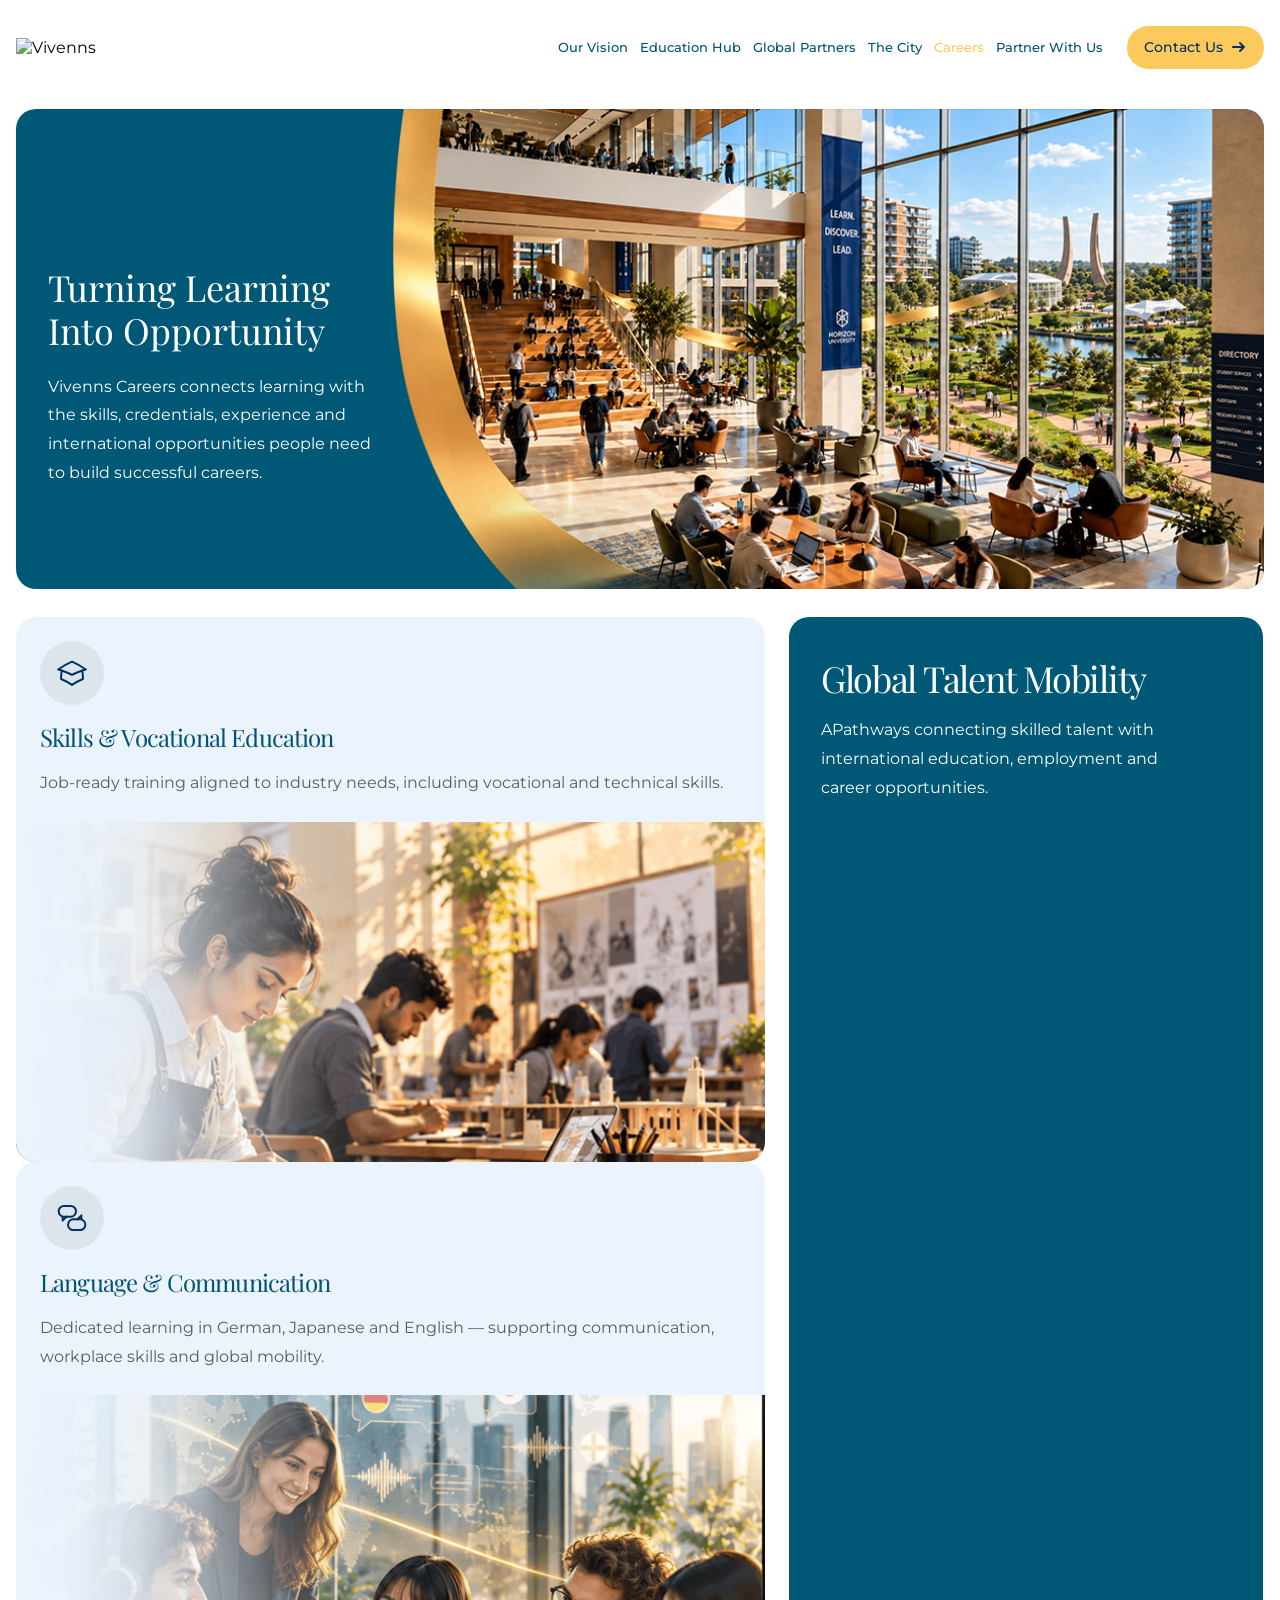
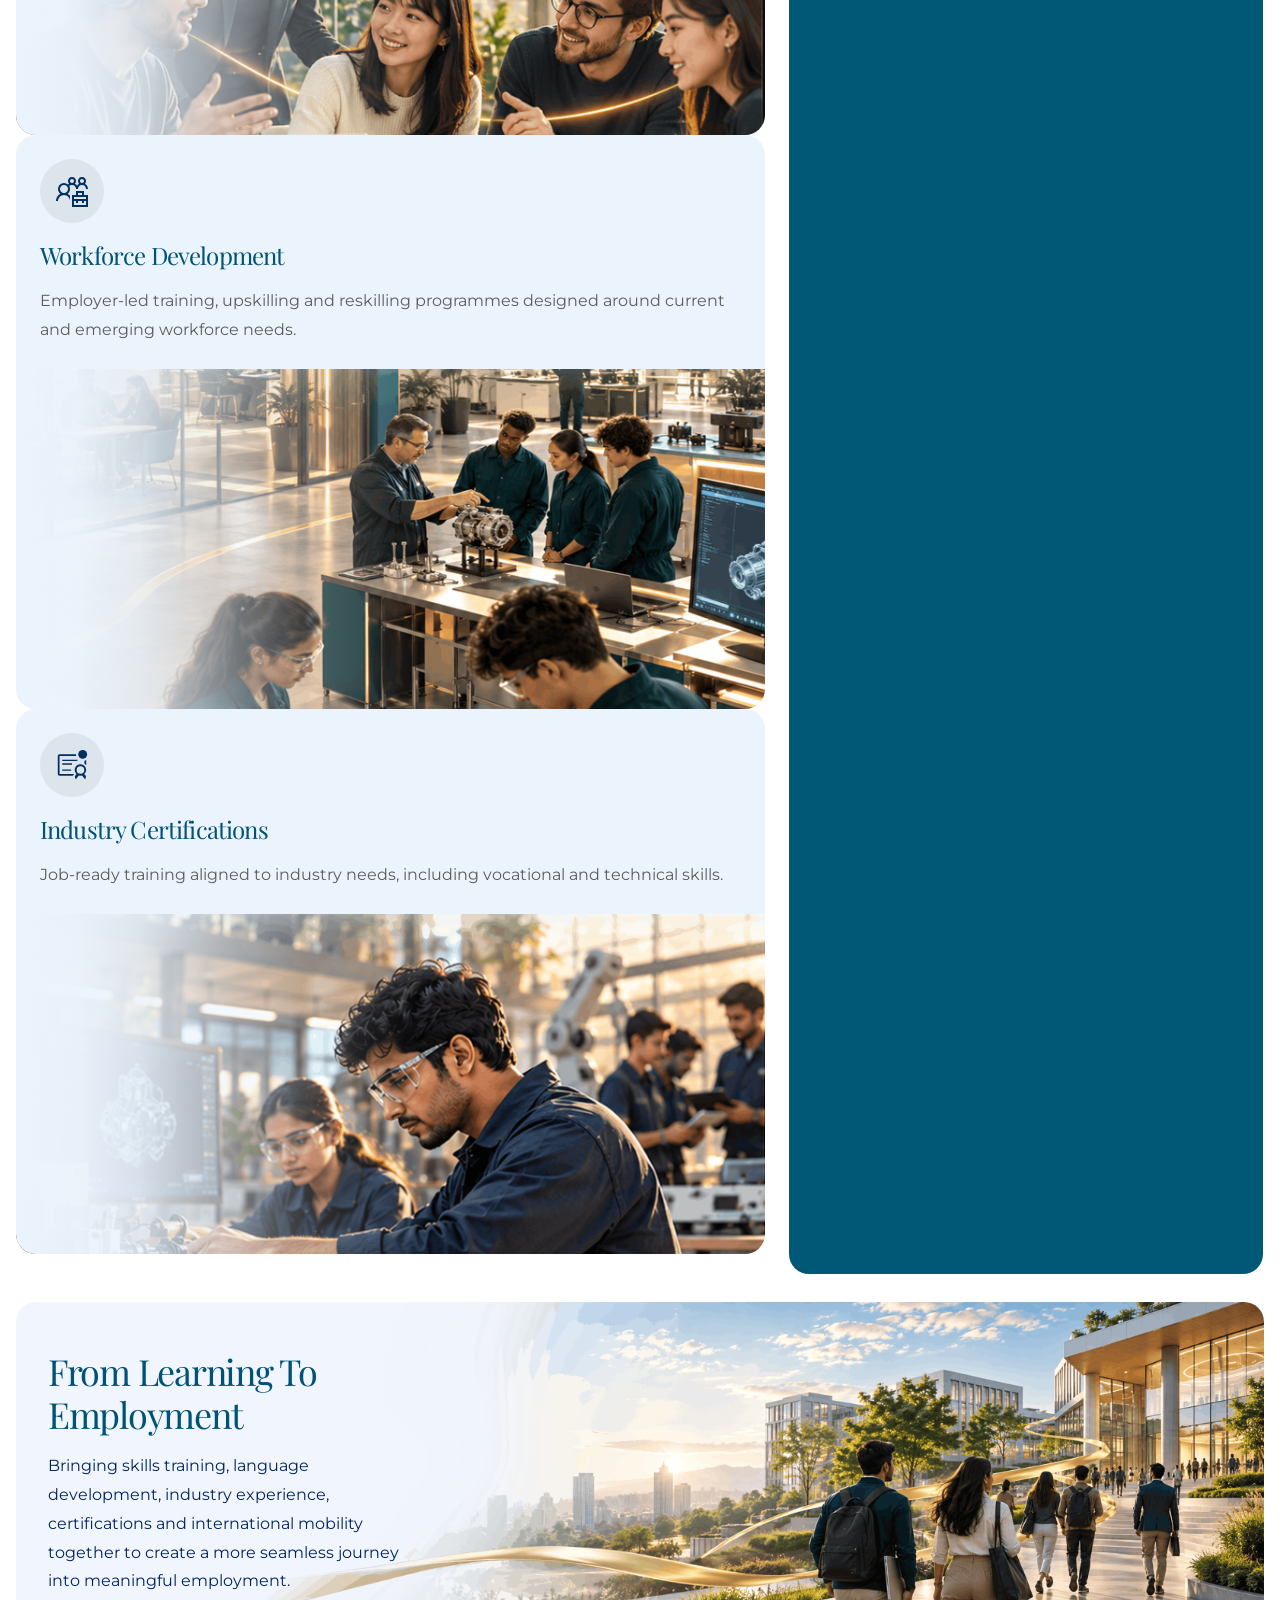
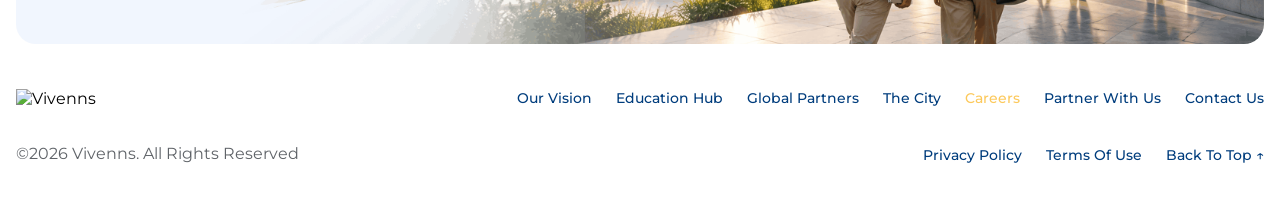
==== careers.html @ 51b6702f "all pages and image updated" ====
<!DOCTYPE html>
<html lang="en">

<head>
    <meta charset="UTF-8">
    <meta name="viewport" content="width=device-width, initial-scale=1.0">
    <title>Vivenns</title>
    <link
        href="https://fonts.googleapis.com/css2?family=Montserrat:ital,wght@0,100..900;1,100..900&family=Playfair+Display:ital,wght@0,400..900;1,400..900&display=swap"
        rel="stylesheet">
    <link rel="icon" type="image/png" href="images/favicon.png">
    <link rel="stylesheet" href="https://unpkg.com/lenis@1.3.11/dist/lenis.css">
    <link rel="stylesheet" href="https://cdn.jsdelivr.net/npm/swiper@12/swiper-bundle.min.css">
    <link rel="stylesheet" href="src/output.css">
    <link rel="stylesheet" href="https://cdn.jsdelivr.net/npm/swiper@12/swiper-bundle.min.css">

</head>

<body>
    <header id="siteHeader" class="site_header relative z-50 w-full bg-white py-3 transition-all duration-300 sm:py-4">

        <div class="container_wrapper">
            <div
                class="header_inner flex min-h-[52px] items-center justify-between gap-3 sm:min-h-[63px] sm:gap-5 xl:gap-6">

                <!-- Logo -->
                <a href="index.html" class="logo shrink-0" aria-label="Vivenns home">
                    <img src="images/vivennslogo.png" alt="Vivenns"
                        class="block h-auto w-[165px] max-w-[62vw] sm:w-[205px] xl:w-[211px]">
                </a>

                <!-- Desktop Navigation -->
                <nav class="hidden min-w-0 flex-1 xl:block" aria-label="Primary navigation">
                    <ul class="flex items-center justify-end gap-3 2xl:gap-5">
                        <li>
                            <a href="our-vision.html"
                                class="nav_link  whitespace-nowrap text-[13px] font-medium text-[#015277] transition-colors duration-200 hover:text-[#FCC95C] 2xl:text-sm">
                                Our Vision
                            </a>
                        </li>
                        <li>
                            <a href="education.html"
                                class="nav_link whitespace-nowrap text-[13px] font-medium text-[#015277] transition-colors duration-200 hover:text-[#FCC95C] 2xl:text-sm">
                                Education Hub
                            </a>
                        </li>
                        <li>
                            <a href="global-education-partners.html"
                                class="nav_link whitespace-nowrap text-[13px] font-medium text-[#015277] transition-colors duration-200 hover:text-[#FCC95C] 2xl:text-sm">
                                Global Partners
                            </a>
                        </li>
                        <li>
                            <a href="the-city.html"
                                class="nav_link whitespace-nowrap text-[13px] font-medium text-[#015277] transition-colors duration-200 hover:text-[#FCC95C] 2xl:text-sm">
                                The City
                            </a>
                        </li>
                        <li>
                            <a href="careers.html"
                                class="nav_link active whitespace-nowrap text-[13px] font-medium text-[#015277] transition-colors duration-200 hover:text-[#FCC95C] 2xl:text-sm">
                                Careers
                            </a>
                        </li>
                        <li>
                            <a href="partners-with-us.html"
                                class="nav_link whitespace-nowrap text-[13px] font-medium text-[#015277] transition-colors duration-200 hover:text-[#FCC95C] 2xl:text-sm">
                                Partner With Us
                            </a>
                        </li>
                    </ul>
                </nav>

                <!-- Desktop Contact Button -->
                <div class="hidden shrink-0 xl:block">
                    <a href="contact.html"
                        class="theme_button light_mode border-transparent! hover:border-[#FCC95C]! hover:text-[#FCC95C]!">
                        Contact Us
                        <svg class="fill-none stroke-current stroke-2" viewBox="0 0 16 16" aria-hidden="true">
                            <path d="M2 8h11M9 4l4 4-4 4" stroke-linecap="round" stroke-linejoin="round" />
                        </svg>
                    </a>
                </div>

                <!-- Mobile / Tablet Menu Button -->
                <button id="menuToggle" type="button"
                    class="menu_toggle inline-grid h-11 w-11 shrink-0 place-items-center rounded-full text-[#015277] transition-colors hover:bg-slate-50 focus:outline-none focus:ring-2 focus:ring-[#FCC95C] focus:ring-offset-2 xl:hidden"
                    aria-controls="mobileMenu" aria-expanded="false">
                    <span id="menuToggleText" class="sr-only">Open navigation menu</span>

                    <svg id="menuOpenIcon"
                        class="col-start-1 row-start-1 h-6 w-6 fill-none stroke-current stroke-[1.8] transition-all duration-200"
                        viewBox="0 0 24 24" stroke-linecap="round" aria-hidden="true">
                        <path d="M4 7h16M4 12h16M4 17h16" />
                    </svg>

                    <svg id="menuCloseIcon"
                        class="col-start-1 row-start-1 h-6 w-6 rotate-[-45deg] fill-none stroke-current stroke-[1.8] opacity-0 transition-all duration-200"
                        viewBox="0 0 24 24" stroke-linecap="round" aria-hidden="true">
                        <path d="m6 6 12 12M18 6 6 18" />
                    </svg>
                </button>
            </div>

            <!-- Mobile / Tablet Navigation -->
            <nav id="mobileMenu"
                class="mobile_menu hidden border-t border-slate-100 pb-5 pt-2 xl:hidden absolute z-10 bg-white w-full top-[100%]"
                aria-label="Mobile navigation">
                <ul class="m-0 list-none p-0">
                    <li class="border-b border-slate-100">
                        <a href="our-vision.html"
                            class="nav_link block py-3.5 text-base font-medium text-[#015277] transition-colors hover:text-[#FCC95C]">
                            Our Vision
                        </a>
                    </li>
                    <li class="border-b border-slate-100">
                        <a href="education.html"
                            class="nav_link block py-3.5 text-base font-medium text-[#015277] transition-colors hover:text-[#FCC95C]">
                            Education Hub
                        </a>
                    </li>
                    <li class="border-b border-slate-100">
                        <a href="global-education-partners.html"
                            class="nav_link block py-3.5 text-base font-medium text-[#015277] transition-colors hover:text-[#FCC95C]">
                            Global Partners
                        </a>
                    </li>
                    <li class="border-b border-slate-100">
                        <a href="the-city.html"
                            class="nav_link block py-3.5 text-base font-medium text-[#015277] transition-colors hover:text-[#FCC95C]">
                            The City
                        </a>
                    </li>
                    <li class="border-b border-slate-100">
                        <a href="careers.html"
                            class="nav_link block active py-3.5 text-base font-medium text-[#015277] transition-colors hover:text-[#FCC95C]">
                            Careers
                        </a>
                    </li>
                    <li class="border-b border-slate-100">
                        <a href="partners-with-us.html"
                            class="nav_link block py-3.5 text-base font-medium text-[#015277] transition-colors hover:text-[#FCC95C]">
                            Partner With Us
                        </a>
                    </li>

                </ul>

                <div class="flex items-center justify-center w-full max-w-[90%]">
                    <a href="contact.html"
                        class="theme_button light_mode border-transparent! hover:border-[#FCC95C]! hover:text-[#FCC95C]! mt-4 w-full max-w-[90%] mx-auto block">
                        Contact Us
                    </a>
                </div>
            </nav>
        </div>
    </header>

    <section class="py-3.5" aria-labelledby="city-learning-title">
        <div class="container_wrapper">
            <div
                class="relative  grid overflow-hidden rounded-[20px] bg-[#005877] min-h-[480px] max-h-[480px] lg:grid-cols-[30%_70%] lg:items-center">
                <div class="space-y-4 md:space-y-5 p-6 md:p-8 md:pr-0!">
                    <h1 class="text-white">
                        Turning Learning <br class="hidden lg:block"> Into Opportunity
                    </h1>

                    <p class="text-white">
                        Vivenns Careers connects learning with the skills, credentials, experience and international
                        opportunities people need to build successful careers.
                    </p>


                </div>
                <div class="relative h-full">
                    <img src="images/Turning_learning_into_opportunities.png" alt="Aerial view of Vivenns city for learning"
                        class="h-full w-full object-cover hidden lg:block object-left" loading="lazy">
                    <img src="images/Turning_learning_into_opportunities_(mob_ratio).png" alt="Aerial view of Vivenns city for learning"
                        class="h-full w-full object-cover block lg:hidden object-center" loading="lazy">
                </div>
            </div>
        </div>
    </section>

    <section class="py-3.5" aria-label="Discover Vivenns">
        <div class="container_wrapper">
            <div class="grid md:grid-cols-[60%_40%] items-center gap-6 lg:gap-6">
                <!-- Replace your original outer grid and its cards with this slider. -->
                <!-- Replace your original outer grid and its cards with this slider. -->
                <div class="swiper education-swiper" aria-label="Education programmes">
                    <div class="swiper-wrapper">
                        <div class="swiper-slide  overflow-hidden rounded-[20px] bg-[#ebf4fd]">

                            <!-- Content -->
                            <div class="relative z-20 p-5 sm:p-6 space-y-3 sm:space-y-4">

                                <div class="w-16 h-16 flex items-center justify-center
                    bg-[#5c5c5c]/10 rounded-full mb-4 p-4">

                                    <svg xmlns="http://www.w3.org/2000/svg" width="2.5em" height="2.5em"
                                        viewBox="0 0 24 24">

                                        <path d="M0 0h24v24H0z" fill="none"></path>

                                        <path fill="none" stroke="#023161" stroke-linecap="round"
                                            stroke-linejoin="round" stroke-width="1.5"
                                            d="M4.26 10.147a60 60 0 0 0-.491 6.347A48.6 48.6 0 0 1 12 20.904a48.6 48.6 0 0 1 8.232-4.41a61 61 0 0 0-.491-6.347m-15.482 0a51 51 0 0 0-2.658-.813A60 60 0 0 1 12 3.493a60 60 0 0 1 10.399 5.84q-1.345.372-2.658.814m-15.482 0A51 51 0 0 1 12 13.489a50.7 50.7 0 0 1 7.74-3.342">
                                        </path>
                                    </svg>

                                </div>

                                <h2 class="secondary_heading md:text-2xl!">
                                    Skills &amp; Vocational Education
                                </h2>

                                <p class="text-[#5c5c5c]">
                                    Job-ready training aligned to industry needs,
                                    including vocational and technical skills.
                                </p>

                            </div>


                            <!-- Image -->
                            <div class="relative min-h-[280px] md:min-h-[340px]">

                                <img src="images/Vocational.png"
                                    alt="Students outside a Vivenns education building"
                                    class="absolute inset-0 w-full h-full object-cover object-center" loading="lazy">

                                <!-- SMOOTH IMAGE FADE / SHADOW -->
                                <div
                                    class="pointer-events-none absolute inset-y-0 left-0
                   hidden md:block
                   w-[55%]
                   bg-[linear-gradient(90deg,#ebf4fd_0%,rgba(235,244,253,0.98)_15%,rgba(235,244,253,0.88)_30%,rgba(235,244,253,0.55)_50%,rgba(235,244,253,0.22)_70%,transparent_100%)]">
                                </div>

                                <!-- MOBILE FADE -->
                                <div
                                    class="pointer-events-none absolute inset-x-0 top-0
                   md:hidden
                   h-[45%]
                   bg-[linear-gradient(180deg,#ebf4fd_0%,rgba(235,244,253,0.9)_25%,rgba(235,244,253,0.5)_55%,transparent_100%)]">
                                </div>

                            </div>

                        </div>
                        <div class="swiper-slide  overflow-hidden rounded-[20px] bg-[#ebf4fd]">

                            <!-- Content -->
                            <div class="relative z-20 p-5 sm:p-6 space-y-3 sm:space-y-4">

                                <div class="w-16 h-16 flex items-center justify-center
                    bg-[#5c5c5c]/10 rounded-full mb-4 p-4">

                                    <svg xmlns="http://www.w3.org/2000/svg" width="2.5em" height="2.5em"
                                        viewBox="0 0 24 24">
                                        <path d="M0 0h24v24H0z" fill="none"></path>
                                        <g fill="none" stroke="#023161" stroke-linecap="round" stroke-linejoin="round"
                                            stroke-width="1.5">
                                            <path
                                                d="M2 7a4 4 0 0 1 4 -4h5a4 4 0 0 1 4 4 4 4 0 0 1 -4 4H6a4 4 0 0 1 -4 -4">
                                            </path>
                                            <path d="M5 11v3l3 -3"></path>
                                            <path
                                                d="M9 17a4 4 0 0 1 4 -4h5a4 4 0 0 1 4 4 4 4 0 0 1 -4 4h-5a4 4 0 0 1 -4 -4">
                                            </path>
                                            <path d="M19 13v-3l-3 3"></path>
                                        </g>
                                    </svg>

                                </div>

                                <h2 class="secondary_heading md:text-2xl!">
                                    Language & Communication
                                </h2>

                                <p class="text-[#5c5c5c]">
                                    Dedicated learning in German, Japanese and English — supporting communication,
                                    workplace skills and global mobility.
                                </p>

                            </div>


                            <!-- Image -->
                            <div class="relative min-h-[280px] md:min-h-[340px]">

                                <img src="images/Language_and_communication.png"
                                    alt="Students outside a Vivenns education building"
                                    class="absolute inset-0 w-full h-full object-cover object-center" loading="lazy">

                                <!-- SMOOTH IMAGE FADE / SHADOW -->
                                <div
                                    class="pointer-events-none absolute inset-y-0 left-0
                   hidden md:block
                   w-[55%]
                   bg-[linear-gradient(90deg,#ebf4fd_0%,rgba(235,244,253,0.98)_15%,rgba(235,244,253,0.88)_30%,rgba(235,244,253,0.55)_50%,rgba(235,244,253,0.22)_70%,transparent_100%)]">
                                </div>

                                <!-- MOBILE FADE -->
                                <div
                                    class="pointer-events-none absolute inset-x-0 top-0
                   md:hidden
                   h-[45%]
                   bg-[linear-gradient(180deg,#ebf4fd_0%,rgba(235,244,253,0.9)_25%,rgba(235,244,253,0.5)_55%,transparent_100%)]">
                                </div>

                            </div>

                        </div>
                        <div class="swiper-slide  overflow-hidden rounded-[20px] bg-[#ebf4fd]">

                            <!-- Content -->
                            <div class="relative z-20 p-5 sm:p-6 space-y-3 sm:space-y-4">

                                <div class="w-16 h-16 flex items-center justify-center
                    bg-[#5c5c5c]/10 rounded-full mb-4 p-4">

                                    <svg xmlns="http://www.w3.org/2000/svg" width="2.5em" height="2.5em"
                                        viewBox="0 0 2048 2048">
                                        <path d="M0 0h2048v2048H0z" fill="none"></path>
                                        <path fill="#023161"
                                            d="M1792 1280h256v768H1024v-768h256v-256h512zm-384 0h256v-128h-256zm512 384h-128v128h-128v-128h-256v128h-128v-128h-128v256h768zm-768-256v128h768v-128zM896 896q0 93-41 174t-117 136q45 23 85 53t73 67v338q0-79-30-149t-82-122t-123-83t-149-30q-80 0-149 30t-122 82t-83 123t-30 149H0q0-73 20-141t57-129t91-108t118-81q-75-54-116-135t-42-174q0-79 30-149t82-122t122-83t150-30q72 0 137 25t119 74q32-29 71-51q-34-35-52-81t-19-95q0-53 20-99t55-82t81-55t100-20q53 0 99 20t82 55t55 81t20 100q0 49-18 95t-53 81q83 46 135 124q52-78 135-124q-34-35-52-81t-19-95q0-53 20-99t55-82t81-55t100-20q53 0 99 20t82 55t55 81t20 100q0 49-18 95t-53 81q46 25 83 61t62 79t40 94t14 102h-128q0-53-20-99t-55-82t-81-55t-100-20q-53 0-99 20t-82 55t-55 81t-20 100h-128q0-53-20-99t-55-82t-81-55t-100-20q-49 0-95 18t-81 53q24 42 36 89t12 96m768-640q-27 0-50 10t-40 27t-28 41t-10 50q0 27 10 50t27 40t41 28t50 10q27 0 50-10t40-27t28-41t10-50q0-27-10-50t-27-40t-41-28t-50-10m-640 0q-27 0-50 10t-40 27t-28 41t-10 50q0 27 10 50t27 40t41 28t50 10q27 0 50-10t40-27t28-41t10-50q0-27-10-50t-27-40t-41-28t-50-10m-512 896q53 0 99-20t82-55t55-81t20-100q0-53-20-99t-55-82t-81-55t-100-20q-53 0-99 20t-82 55t-55 81t-20 100q0 53 20 99t55 82t81 55t100 20">
                                        </path>
                                    </svg>
                                </div>

                                <h2 class="secondary_heading md:text-2xl!">
                                    Workforce Development
                                </h2>

                                <p class="text-[#5c5c5c]">
                                    Employer-led training, upskilling and reskilling programmes designed around current
                                    and emerging workforce needs.
                                </p>

                            </div>


                            <!-- Image -->
                            <div class="relative min-h-[280px] md:min-h-[340px]">

                                <img src="images/Work_force.png"
                                    alt="Students outside a Vivenns education building"
                                    class="absolute inset-0 w-full h-full object-cover object-center" loading="lazy">

                                <!-- SMOOTH IMAGE FADE / SHADOW -->
                                <div
                                    class="pointer-events-none absolute inset-y-0 left-0
                   hidden md:block
                   w-[55%]
                   bg-[linear-gradient(90deg,#ebf4fd_0%,rgba(235,244,253,0.98)_15%,rgba(235,244,253,0.88)_30%,rgba(235,244,253,0.55)_50%,rgba(235,244,253,0.22)_70%,transparent_100%)]">
                                </div>

                                <!-- MOBILE FADE -->
                                <div
                                    class="pointer-events-none absolute inset-x-0 top-0
                   md:hidden
                   h-[45%]
                   bg-[linear-gradient(180deg,#ebf4fd_0%,rgba(235,244,253,0.9)_25%,rgba(235,244,253,0.5)_55%,transparent_100%)]">
                                </div>

                            </div>

                        </div>
                        <div class="swiper-slide  overflow-hidden rounded-[20px] bg-[#ebf4fd]">

                            <!-- Content -->
                            <div class="relative z-20 p-5 sm:p-6 space-y-3 sm:space-y-4">

                                <div class="w-16 h-16 flex items-center justify-center
                    bg-[#5c5c5c]/10 rounded-full mb-4 p-4">

                                    <svg xmlns="http://www.w3.org/2000/svg" width="2.5em" height="2.5em"
                                        viewBox="0 0 36 36">
                                        <path d="M0 0h36v36H0z" fill="none"></path>
                                        <path fill="#023161" d="M7 12h17v1.6H7z"
                                            class="clr-i-outline--badged clr-i-outline-path-1--badged"></path>
                                        <path fill="#023161" d="M7 16h11v1.6H7z"
                                            class="clr-i-outline--badged clr-i-outline-path-2--badged"></path>
                                        <path fill="#023161" d="M7 23h10v1.6H7z"
                                            class="clr-i-outline--badged clr-i-outline-path-3--badged"></path>
                                        <path fill="#023161"
                                            d="M27.46 17.23a6.36 6.36 0 0 0-4.4 11l-1.94 2.37l.9 3.61l3.66-4.46a6.26 6.26 0 0 0 3.55 0l3.66 4.46l.9-3.61l-1.94-2.37a6.36 6.36 0 0 0-4.4-11Zm0 10.68a4.31 4.31 0 1 1 4.37-4.31a4.35 4.35 0 0 1-4.37 4.31"
                                            class="clr-i-outline--badged clr-i-outline-path-4--badged"></path>
                                        <path fill="#023161"
                                            d="M32 13.22v3.34a8.4 8.4 0 0 1 2 1.81v-6a7.5 7.5 0 0 1-2 .85"
                                            class="clr-i-outline--badged clr-i-outline-path-5--badged"></path>
                                        <path fill="#023161"
                                            d="M4 28V8h18.78a7.5 7.5 0 0 1-.28-2H4a2 2 0 0 0-2 2v20a2 2 0 0 0 2 2h15l.57-.7l.93-1.14l-.09-.16Z"
                                            class="clr-i-outline--badged clr-i-outline-path-6--badged"></path>
                                        <circle cx="30" cy="6" r="5" fill="#023161"
                                            class="clr-i-outline--badged clr-i-outline-path-7--badged clr-i-badge">
                                        </circle>
                                        <path fill="none" d="M0 0h36v36H0z"></path>
                                    </svg>

                                </div>

                                <h2 class="secondary_heading md:text-2xl!">
                                    Industry Certifications
                                </h2>

                                <p class="text-[#5c5c5c]">
                                    Job-ready training aligned to industry needs, including vocational and technical
                                    skills.
                                </p>

                            </div>


                            <!-- Image -->
                            <div class="relative min-h-[280px] md:min-h-[340px]">

                                <img src="images/Industry_certificate.png"
                                    alt="Students outside a Vivenns education building"
                                    class="absolute inset-0 w-full h-full object-cover object-center" loading="lazy">

                                <!-- SMOOTH IMAGE FADE / SHADOW -->
                                <div
                                    class="pointer-events-none absolute inset-y-0 left-0
                   hidden md:block
                   w-[55%]
                   bg-[linear-gradient(90deg,#ebf4fd_0%,rgba(235,244,253,0.98)_15%,rgba(235,244,253,0.88)_30%,rgba(235,244,253,0.55)_50%,rgba(235,244,253,0.22)_70%,transparent_100%)]">
                                </div>

                                <!-- MOBILE FADE -->
                                <div
                                    class="pointer-events-none absolute inset-x-0 top-0
                   md:hidden
                   h-[45%]
                   bg-[linear-gradient(180deg,#ebf4fd_0%,rgba(235,244,253,0.9)_25%,rgba(235,244,253,0.5)_55%,transparent_100%)]">
                                </div>

                            </div>

                        </div>

                    </div>
                    <div class="swiper-pagination"></div>
                </div>

                <div class="h-full md:max-w-[95%]">
                    <div class="relative h-full w-full isolate min-h-80 overflow-hidden rounded-[20px] bg-[#005877] p-6 py-10 sm:px-8 bg-cover bg-center md:bg-right-top"
                        style="background-image: url('images/global_map.png');">



                        <div class="max-w-full space-y-3 sm:max-w-[90%] sm:space-y-4 ">
                            <h2 class="secondary_heading text-white!">Global Talent Mobility</h2>

                            <p class="text-white">
                                APathways connecting skilled talent with international education, employment and career
                                opportunities.
                            </p>

                        </div>
                    </div>
                </div>

            </div>
        </div>
    </section>

    <section class="py-3.5" aria-label="Discover Vivenns">
        <div class="container_wrapper">
            <div class="grid overflow-hidden relative rounded-[20px] min-h-80  bg-[#f1f6fe] sm:grid-cols-[1fr_0.48fr] bg-cover bg-no-repeat bg-left sm:bg-top"
                style="background-image: url(images/From_learning_to_employement.png);">
                <div class="space-y-3 sm:space-y-4 sm:max-w-[75%] md:max-w-[50%]  p-8 md:px-8 md:py-12">
                    <h2 class="secondary_heading">
                        From Learning To Employment
                    </h2>
                    <p class="text-[#002361]">
                        Bringing skills training, language development, industry experience, certifications and
                        international mobility together to create a more seamless journey into meaningful employment.

                    </p>

                </div>

                <!-- <img src="images/05-.png" alt="Students outside a Vivenns education building"
                            class="w-full object-contain object-bottom  mt-auto lg:h-[75%] lg:rounded-r-2xl" loading="lazy"> -->
            </div>
        </div>
    </section>

    <footer class="py-3.5">
        <div class="container_wrapper">
            <div class="">
                <!-- Main footer row -->
                <div class="flex flex-col gap-5 py-4 lg:flex-row lg:items-center lg:justify-between lg:gap-8">
                    <a href="index.html" class="shrink-0" aria-label="Vivenns home">
                        <img src="images/vivennslogo.png" alt="Vivenns" class="block h-auto w-[150px] sm:w-[180px]">
                    </a>

                    <nav aria-label="Footer navigation">
                        <ul class="flex flex-col items-start gap-3 p-0 text-sm font-medium text-[#003D7D]!
                               sm:flex-row sm:flex-wrap sm:items-center sm:gap-x-6 sm:gap-y-3">
                            <li class="list-none">
                                <a href="our-vision.html"
                                    class="transition-colors text-sm hover:text-[#ad7d17] focus:outline-none focus-visible:text-[#ad7d17]">
                                    Our Vision
                                </a>
                            </li>
                            <li class="list-none">
                                <a href="education.html"
                                    class="transition-colors  text-sm hover:text-[#ad7d17] focus:outline-none focus-visible:text-[#ad7d17]">
                                    Education Hub
                                </a>
                            </li>
                            <li class="list-none">
                                <a href="global-education-partners.html"
                                    class="transition-colors  text-sm hover:text-[#ad7d17] focus:outline-none focus-visible:text-[#ad7d17]">
                                    Global Partners
                                </a>
                            </li>
                            <li class="list-none">
                                <a href="global-education-partners.html"
                                    class="transition-colors  text-sm hover:text-[#ad7d17] focus:outline-none focus-visible:text-[#ad7d17]">
                                    The City
                                </a>
                            </li>
                            <li class="list-none">
                                <a href="careers.html"
                                    class="transition-colors active  text-sm hover:text-[#ad7d17] focus:outline-none focus-visible:text-[#ad7d17]">
                                    Careers
                                </a>
                            </li>
                            <li class="list-none">
                                <a href="partners-with-us.html"
                                    class="transition-colors text-sm hover:text-[#ad7d17] focus:outline-none focus-visible:text-[#ad7d17]">
                                    Partner With Us
                                </a>
                            </li>
                            <li class="list-none">
                                <a href="contact.html"
                                    class="transition-colors text-sm hover:text-[#ad7d17] focus:outline-none focus-visible:text-[#ad7d17]">
                                    Contact Us
                                </a>
                            </li>
                        </ul>
                    </nav>
                </div>

                <!-- <div class="my-4 h-px bg-[#dce7f5]"></div> -->

                <!-- Legal footer row -->
                <div class="flex flex-col gap-4 py-4 text-sm leading-normal text-[#5f6368]
                        lg:flex-row lg:items-center lg:justify-between lg:leading-none">
                    <p class="m-0">©2026 Vivenns. All Rights Reserved</p>

                    <nav aria-label="Legal navigation">
                        <ul class="flex flex-row items-start gap-3 p-0 font-medium text-[#003D7D]!
                               sm:flex-row sm:flex-wrap sm:items-center sm:gap-x-6 sm:gap-y-3">
                            <li class="list-none">
                                <a href="privacy-policy.html"
                                    class="transition-colors text-xs md:text-sm hover:text-[#ad7d17] focus:outline-none focus-visible:text-[#ad7d17]">
                                    Privacy Policy
                                </a>
                            </li>
                            <li class="list-none">
                                <a href="terms-of-use.html"
                                    class="transition-colors text-xs md:text-sm hover:text-[#ad7d17] focus:outline-none focus-visible:text-[#ad7d17]">
                                    Terms Of Use
                                </a>
                            </li>
                            <li class="list-none">
                                <a href="#siteHeader"
                                    class="transition-colors text-xs md:text-sm hover:text-[#ad7d17] focus:outline-none focus-visible:text-[#ad7d17]">
                                    Back To Top ↑
                                </a>
                            </li>
                        </ul>
                    </nav>
                </div>
            </div>
        </div>
    </footer>

    <script src="https://cdn.jsdelivr.net/npm/swiper@12/swiper-bundle.min.js"></script>
    <script>
        new Swiper(".education-swiper", {
            slidesPerView: 1,
            spaceBetween: 24,
            grabCursor: true,
            watchOverflow: true,
            loop: true,
            speed: 600,
            onhover: {
                pauseOnMouseEnter: true,
                disableOnInteraction: false
            },
            autoplay: {
                delay: 3000,
                disableOnInteraction: false
            },
            on: {
                autoplayTimeLeft(swiper, timeLeft, percentage) {
                    swiper.el.style.setProperty("--autoplay-progress", Math.max(0, Math.min(1, 1 - percentage)));
                },
                slideChange(swiper) {
                    swiper.el.style.setProperty("--autoplay-progress", 0);
                }
            },
            pagination: {
                el: ".education-swiper .swiper-pagination",
                clickable: true
            },
            keyboard: {
                enabled: true,
                onlyInViewport: true
            },
            breakpoints: {
                1024: {
                    slidesPerView: 2
                }
            }
        });
    </script>
    <script>
        const menuToggle = document.getElementById("menuToggle");
        const mobileMenu = document.getElementById("mobileMenu");
        const menuOpenIcon = document.getElementById("menuOpenIcon");
        const menuCloseIcon = document.getElementById("menuCloseIcon");
        const menuToggleText = document.getElementById("menuToggleText");

        function setMobileMenu(open) {
            mobileMenu.classList.toggle("hidden", !open);
            menuToggle.setAttribute("aria-expanded", String(open));
            menuToggleText.textContent = open
                ? "Close navigation menu"
                : "Open navigation menu";

            menuOpenIcon.classList.toggle("opacity-0", open);
            menuCloseIcon.classList.toggle("opacity-0", !open);
            menuCloseIcon.classList.toggle("rotate-0", open);
            menuCloseIcon.classList.toggle("rotate-[-45deg]", !open);
        }

        menuToggle.addEventListener("click", () => {
            const isOpen = menuToggle.getAttribute("aria-expanded") === "true";
            setMobileMenu(!isOpen);
        });

        document.addEventListener("keydown", (event) => {
            if (event.key === "Escape") {
                setMobileMenu(false);
            }
        });

        window.addEventListener("resize", () => {
            if (window.innerWidth >= 1280) {
                setMobileMenu(false);
            }
        });
    </script>

</body>

</html>
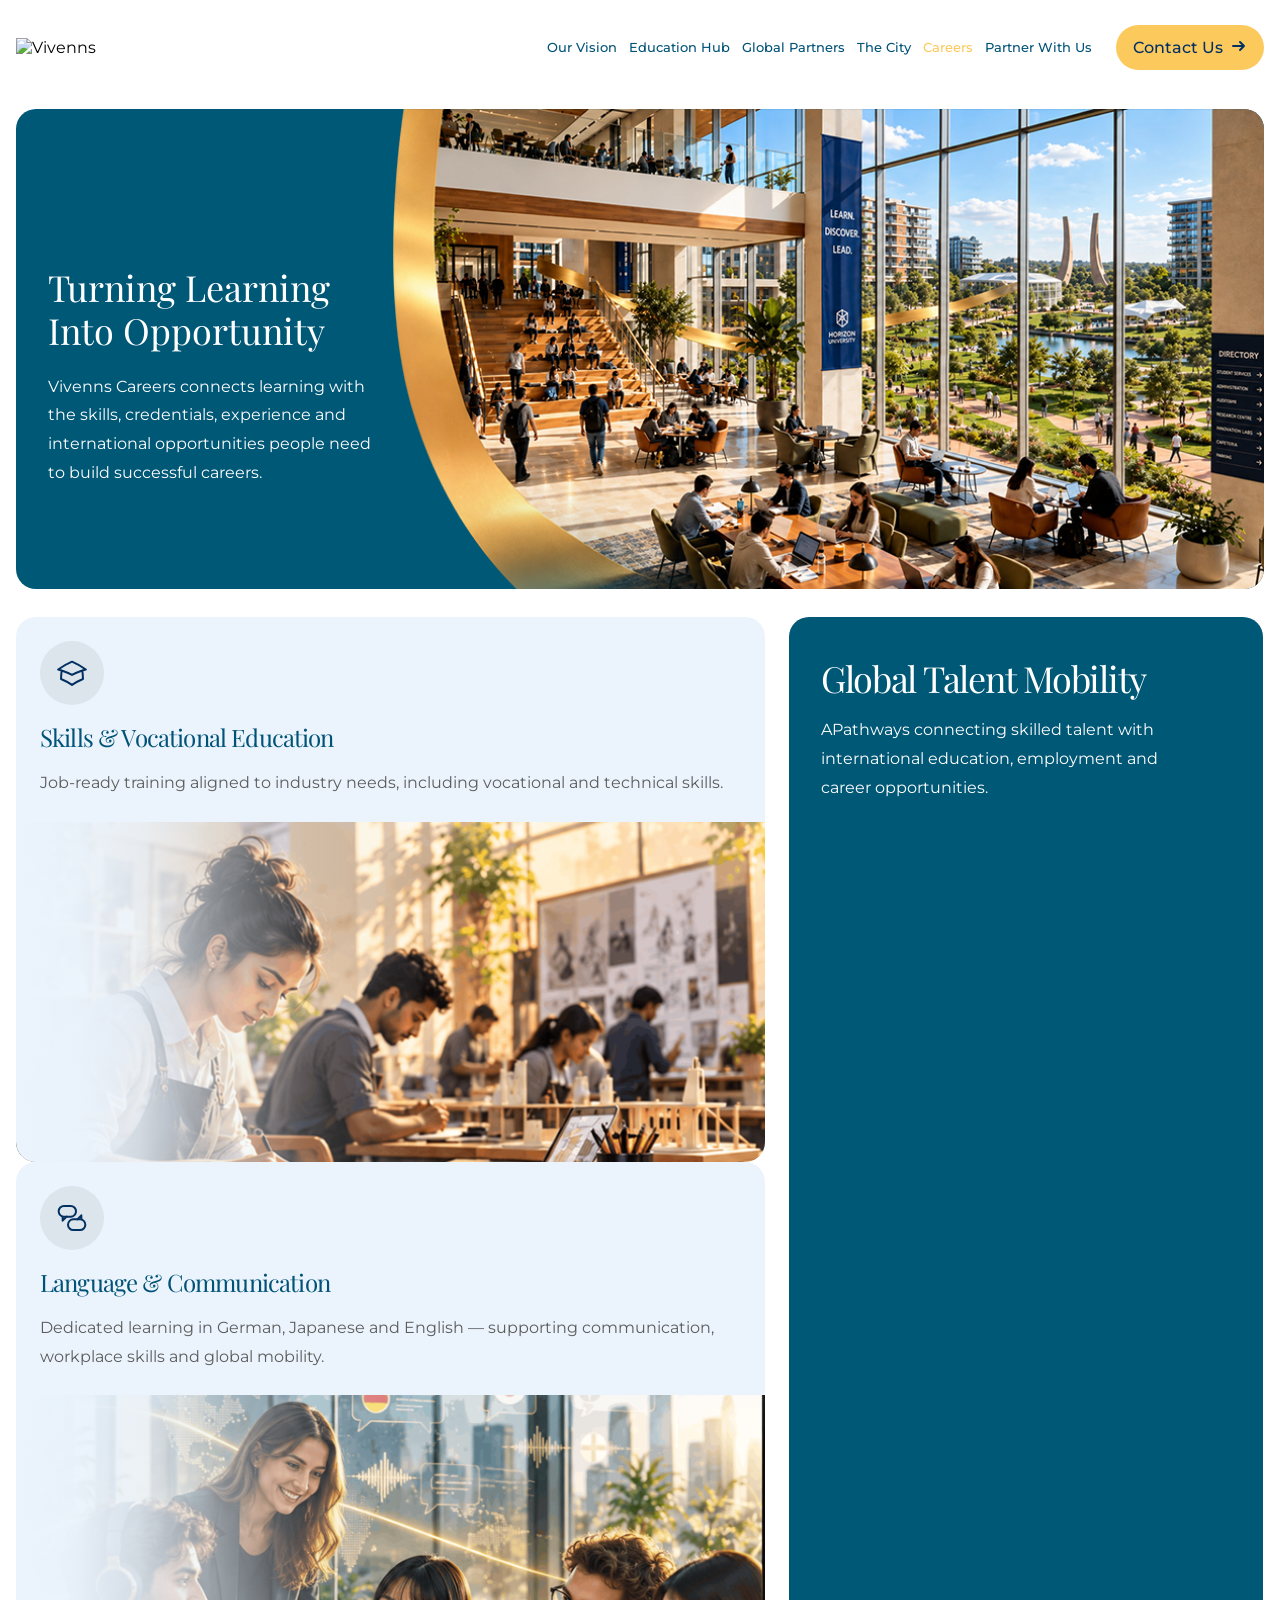
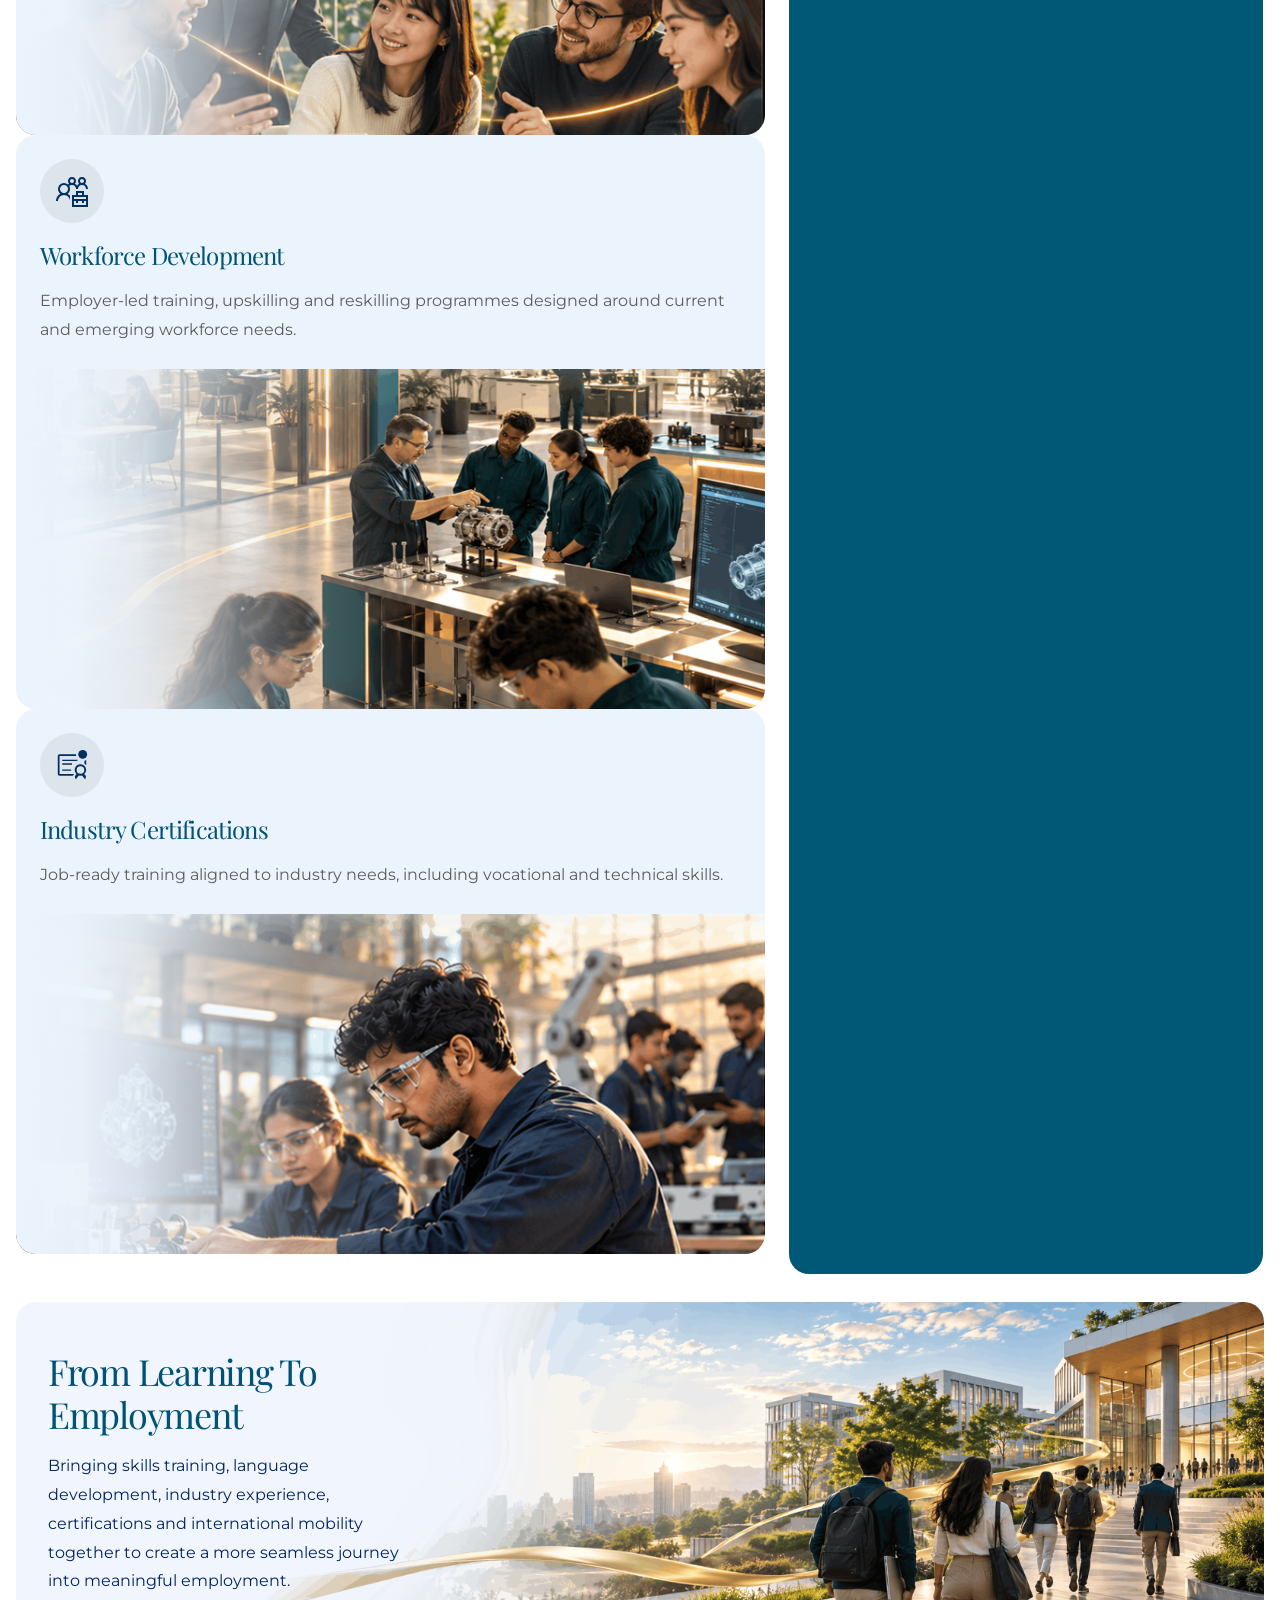
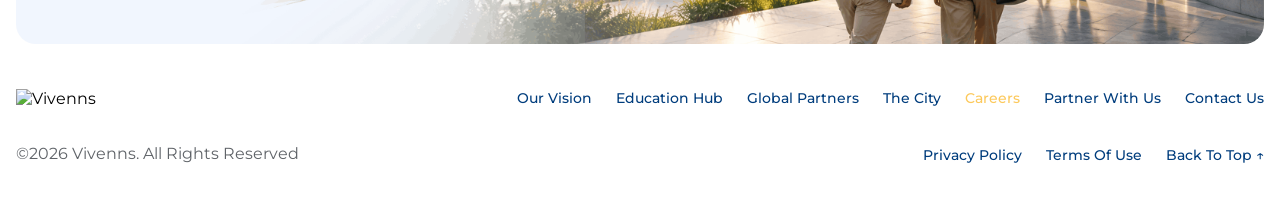
==== commit 4dfef3ed: "all changes done till 23 OCT" ====
--- a/careers.html
+++ b/careers.html
@@ -519,7 +519,7 @@
                                 </a>
                             </li>
                             <li class="list-none">
-                                <a href="global-education-partners.html"
+                                <a href="the-city.html"
                                     class="transition-colors  text-sm hover:text-[#ad7d17] focus:outline-none focus-visible:text-[#ad7d17]">
                                     The City
                                 </a>
